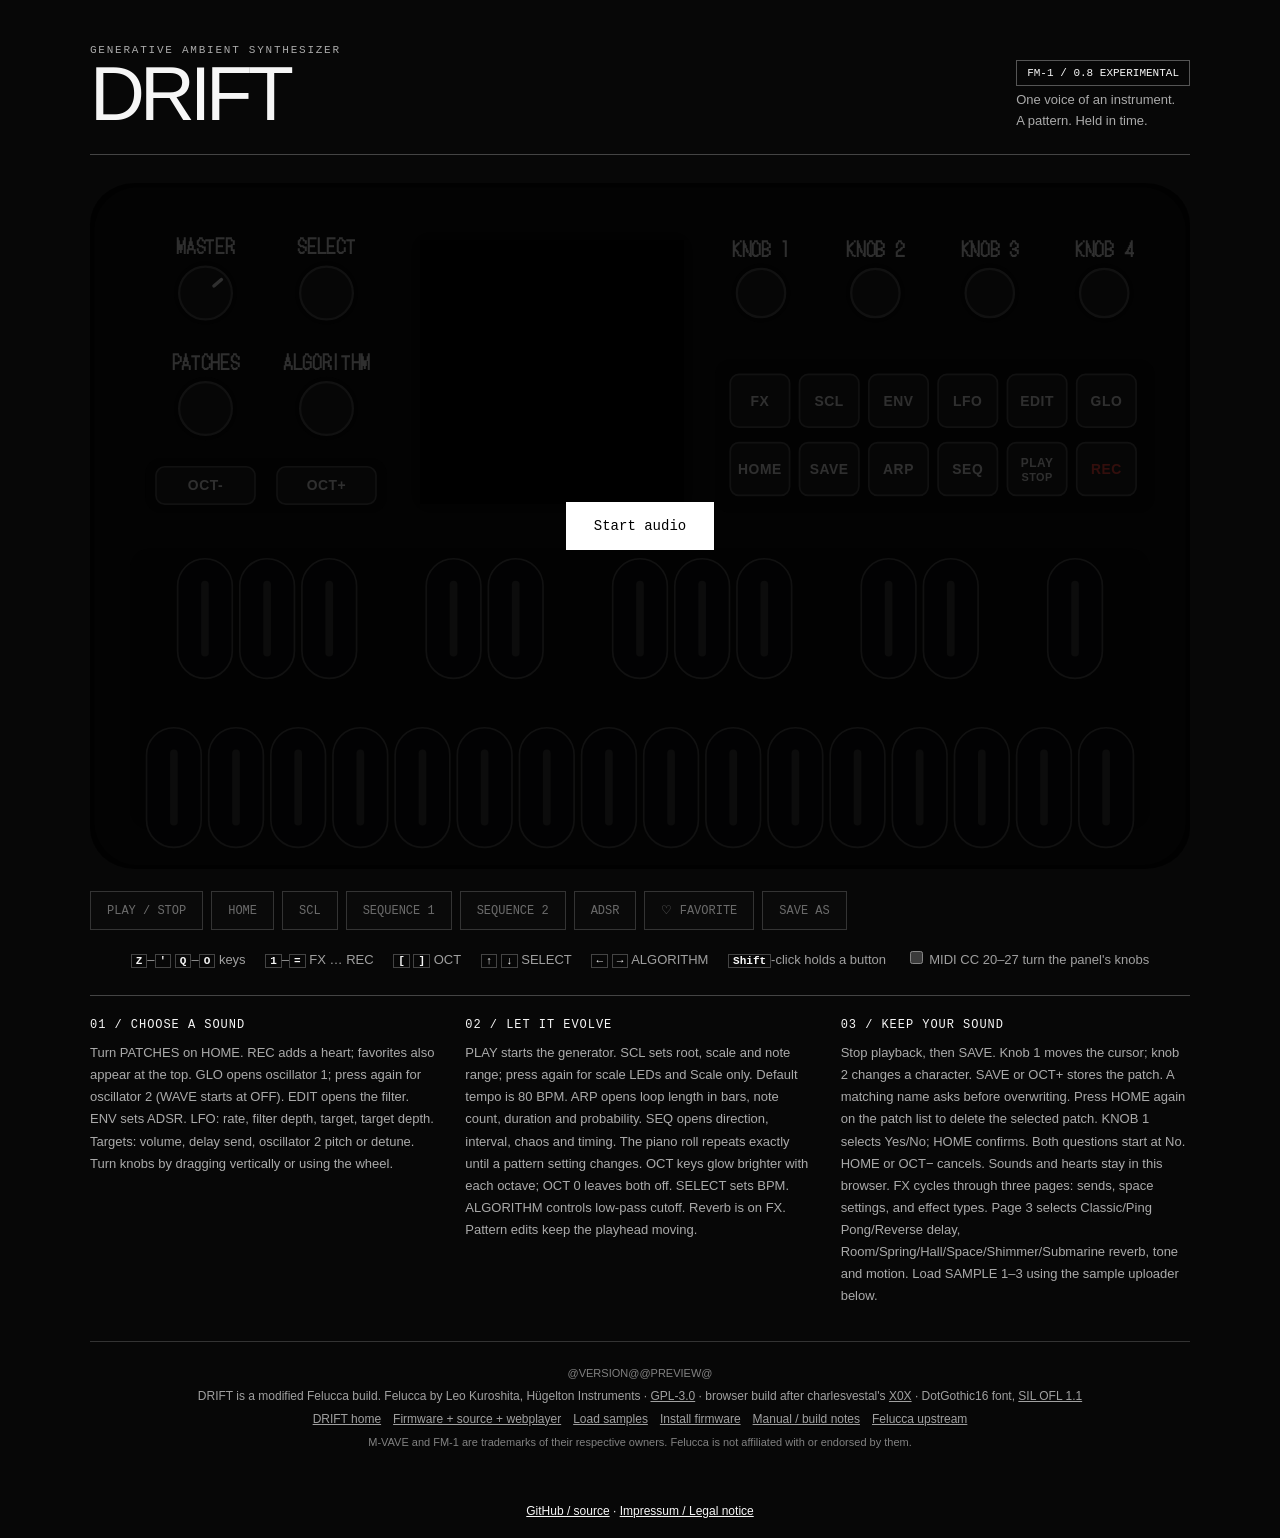
==== web/emu/index.html @ 936bc76f "Update DRIFT documentation and clean up project files" ====
<!doctype html>
<!-- SPDX-License-Identifier: GPL-3.0-only
     Copyright (C) 2026 Leo Kuroshita (@kurogedelic), Hügelton Instruments
     The page follows X0X's browser page, web/emu/index.html of charlesvestal/fm1-x0x (GPL-3.0), a Felucca fork. -->
<html lang="en">
<head>
<meta charset="utf-8">
<meta name="viewport" content="width=device-width, initial-scale=1">
<title>DRIFT — Ambient synthesizer</title>
<link rel="icon" href="data:image/svg+xml,%3Csvg xmlns=%22http://www.w3.org/2000/svg%22 viewBox=%220 0 16 16%22%3E%3Crect width=%2216%22 height=%2216%22 rx=%223%22/%3E%3Crect x=%224%22 y=%224%22 width=%228%22 height=%228%22 fill=%22%23fff%22/%3E%3C/svg%3E">
<meta name="description" content="DRIFT. A single-part generative ambient synthesizer for the FM-1. Play the real firmware in your browser.">
<style>
/* DotGothic16 (SIL OFL 1.1, fonts/OFL.txt), cut to printable ASCII, for the knob labels */
@font-face { font-family: "DotGothic16"; src: url("fonts/DotGothic16-subset.woff") format("woff"); font-display: swap; }
:root { --bg: #8e8e93; --fg: #111; --dim: #2c2c2e; --rule: #5a5a5e;
        --body: #1d1d1f; --tray: #141415; --part: #2a2a2d; --edge: #3a3a3e; --label: #d6d6d8;
        --lit: #fff4d6; --green: #5fe08a; color-scheme: light; }
html, body { background: var(--bg); }
body { margin: 0; color: var(--fg); font: 13px/1.6 -apple-system, BlinkMacSystemFont, "Helvetica Neue", Arial, sans-serif; }
main { max-width: 1040px; margin: 0 auto; padding: 24px 16px 32px; }
@media (orientation: portrait) and (max-width: 700px) { main { padding: 8px 8px 24px; } }
a { color: inherit; }
.device { position: relative; width: 100%; aspect-ratio: 1000 / 624; user-select: none; -webkit-user-select: none;
          -webkit-touch-callout: none; touch-action: manipulation; }
.device svg { position: absolute; inset: 0; width: 100%; height: 100%; pointer-events: none; }
.device canvas { position: absolute; image-rendering: crisp-edges; image-rendering: pixelated; background: #000; }
.hit { position: absolute; touch-action: none; cursor: pointer; -webkit-tap-highlight-color: transparent; border-radius: 10px; }
.hit.knob { cursor: ns-resize; border-radius: 50%; }
.hit:focus-visible { outline: 2px solid var(--lit); outline-offset: 2px; }
.face { transition: fill .05s; }
.dim .face.btn { fill: #3a3934; }
.lit .face.btn { fill: var(--lit); }
.lit text { fill: #1d1d1f; }
.green .face.btn { fill: var(--green); }
.green text { fill: #0d2414; }
.face.key { fill: #0c0c0d; stroke: var(--edge); stroke-width: 1.5; }
.slit { fill: #3a3a3c; transition: fill .05s; }
.dim .slit { fill: #77777b; }
.lit .slit { fill: #ececee; filter: drop-shadow(0 0 3px rgba(255, 255, 255, .6)); }
/* #119: what can be pressed breathes, dark .. ~60 % of lit and back (hal/fm1_input.h fm1_led_breath, ~1.1 s; MENU >
 * LEDS DIM LO ~30 %): the peaks between dark and lit at ~0.8 / ~0.58 on screen (the LED's share, gamma-encoded) */
@keyframes breath-btn { 0%, 100% { fill: #3a3934; } 50% { fill: #d8cfb6; } }
@keyframes breath-slit { 0%, 100% { fill: #3a3a3c; } 50% { fill: #c8c8ca; } }
@keyframes breath-btn-lo { 0%, 100% { fill: #3a3934; } 50% { fill: #aca592; } }
@keyframes breath-slit-lo { 0%, 100% { fill: #3a3a3c; } 50% { fill: #a1a1a3; } }
.breath .face.btn { animation: breath-btn 1.13s ease-in-out infinite; }
.breath .slit { animation: breath-slit 1.13s ease-in-out infinite; }
.dimlo .breath .face.btn { animation-name: breath-btn-lo; }
.dimlo .breath .slit { animation-name: breath-slit-lo; }
@media (prefers-reduced-motion: reduce) {
  .breath .face.btn, .breath .slit { animation: none; }
  .breath .face.btn { fill: #aca592; }
  .breath .slit { fill: #a1a1a3; }
}
/* the DRUM grid's beats (hal/fm1_input.h fm1_led_mid): a steady level between the glow and lit, ~15 % (DIM LO ~10 %) */
.mid .face.btn { fill: #85847b; }
.mid .slit { fill: #9a9a9e; }
.dimlo .mid .slit { fill: #8a8a8e; }
.held .face { stroke: var(--lit); stroke-width: 3; }
.latched .face { stroke: #79b8ff; stroke-width: 3; }
.start { position: absolute; inset: 0; display: grid; place-content: center; justify-items: center; gap: 12px;
         background: rgba(0, 0, 0, .5); border-radius: 4% / 6%; }
.start[hidden] { display: none; }
.start button { font: inherit; font-size: 18px; padding: 12px 28px; background: #fff; color: #000; border: 0; cursor: pointer; }
.start button:disabled { opacity: .4; cursor: progress; }
.start p { margin: 0; max-width: 32em; text-align: center; color: #fff; }
.keys, footer { margin: 16px 0 0; color: var(--dim); text-align: center; }
.keys span { white-space: nowrap; margin: 0 8px; }
.keys select { font: inherit; font-size: 12px; }
kbd { font: 600 11px ui-monospace, Menlo, monospace; border: 1px solid var(--rule); padding: 0 4px; color: var(--fg); }
footer { margin-top: 12px; font-size: 12px; }
footer nav a { margin: 0 6px; }
footer small { font-size: 11px; opacity: .8; }

:root { --bg:#070707; --fg:#f6f6f6; --dim:#a0a0a0; --rule:#444;
--body:#111; --tray:#080808; --part:#202020; --edge:#555; --label:#eee; --lit:#fff; --green:#fff; color-scheme:dark; }
main {max-width:1100px;padding:36px 24px 30px}
.masthead {display:flex;align-items:end;justify-content:space-between;border-bottom:1px solid #444;padding-bottom:22px;margin-bottom:28px;gap:20px}
h1{font-size:clamp(42px,7vw,76px);font-weight:500;letter-spacing:-.065em;margin:0;line-height:1}
.eyebrow{font:11px monospace;letter-spacing:.16em;color:#999;margin:0 0 12px}
.masthead p{margin:8px 0 0;color:#aaa;max-width:320px}
.badge{font:11px monospace;border:1px solid #555;padding:6px 10px;white-space:nowrap}
.quick{display:flex;flex-wrap:wrap;gap:8px;margin:22px 0 18px}
.quick button{background:#101010;border:1px solid #777;color:#fff;font:12px monospace;padding:11px 16px;cursor:pointer}
.quick button:hover,.quick button:focus-visible{background:#fff;color:#000}
.quick button:disabled{opacity:.4;cursor:default}
.guide{display:grid;grid-template-columns:repeat(3,1fr);gap:26px;border-top:1px solid #444;padding:22px 0;margin-top:24px}
.guide h2{font:12px monospace;letter-spacing:.08em;margin:0 0 10px}
.guide p{font-size:13px;color:#aaa;margin:0;line-height:1.7}
footer{border-top:1px solid #333;padding-top:20px;line-height:1.9}
.start{background:#000c}.start button{background:white;color:black;border:0;border-radius:0;padding:16px 28px;font:14px monospace}
@media(max-width:650px){main{padding:22px 10px}.masthead{align-items:start}.masthead p{font-size:12px}.badge{display:none}.guide{grid-template-columns:1fr;gap:18px}.quick button{padding:12px}}
</style>
</head>
<body>
<main>
<header class="masthead"><div><p class="eyebrow">GENERATIVE AMBIENT SYNTHESIZER</p><h1>DRIFT</h1></div><div><span class="badge">FM-1 / 0.8 EXPERIMENTAL</span><p>One voice of an instrument.<br>A pattern. Held in time.</p></div></header>
<div class="device" id="device">
  <svg id="panel" viewBox="0 0 1000 624" aria-hidden="true"></svg>
  <canvas id="screen" width="240" height="240" role="img" aria-label="The screen"></canvas>
  <div class="start" id="start"><button id="go" type="button">Start audio</button><p id="status" hidden></p></div>
</div>

<p id="sample-update" hidden>Samples changed. <a href="">Reload webplayer</a>, to load them.</p>
<div class="quick" aria-label="Synth controls">
<button data-tap="PLAY" disabled>PLAY / STOP</button><button data-tap="HOME" disabled>HOME</button><button data-tap="SCL" disabled>SCL</button><button data-tap="ARP" disabled>SEQUENCE 1</button><button data-tap="SEQ" disabled>SEQUENCE 2</button><button data-tap="ENV" disabled>ADSR</button><button data-tap="REC" disabled>♡ FAVORITE</button><button data-tap="SAVE" disabled>SAVE AS</button>
</div>
<p class="keys">
  <span><kbd>Z</kbd>–<kbd>'</kbd> <kbd>Q</kbd>–<kbd>O</kbd> keys</span>
  <span><kbd>1</kbd>–<kbd>=</kbd> FX … REC</span>
  <span><kbd>[</kbd> <kbd>]</kbd> OCT</span>
  <span><kbd>↑</kbd> <kbd>↓</kbd> SELECT</span>
  <span><kbd>←</kbd> <kbd>→</kbd> ALGORITHM</span>
  <span><kbd>Shift</kbd>-click holds a button</span>
  <span id="midiknobs" hidden><label><input type="checkbox" id="knobson"> MIDI CC 20–27 turn the panel's knobs</label>
  <select id="knobmode" aria-label="How the controller sends CC 20–26" hidden>
    <option value="abs">absolute</option>
    <option value="bin">relative 64±n</option>
    <option value="twos">relative 2's complement</option>
    <option value="sign">relative sign bit</option>
  </select></span>
</p>

<section class="guide"><div><h2>01 / CHOOSE A SOUND</h2><p>Turn PATCHES on HOME. REC adds a heart; favorites also appear at the top. GLO opens oscillator 1; press again for oscillator 2 (WAVE starts at OFF). EDIT opens the filter. ENV sets ADSR. LFO: rate, filter depth, target, target depth. Targets: volume, delay send, oscillator 2 pitch or detune. Turn knobs by dragging vertically or using the wheel.</p></div><div><h2>02 / LET IT EVOLVE</h2><p>PLAY starts the generator. SCL sets root, scale and note range; press again for scale LEDs and Scale only. Default tempo is 80 BPM. ARP opens loop length in bars, note count, duration and probability. SEQ opens direction, interval, chaos and timing. The piano roll repeats exactly until a pattern setting changes. OCT keys glow brighter with each octave; OCT 0 leaves both off. SELECT sets BPM. ALGORITHM controls low-pass cutoff. Reverb is on FX. Pattern edits keep the playhead moving.</p></div><div><h2>03 / KEEP YOUR SOUND</h2><p>Stop playback, then SAVE. Knob 1 moves the cursor; knob 2 changes a character. SAVE or OCT+ stores the patch. A matching name asks before overwriting. Press HOME again on the patch list to delete the selected patch. KNOB 1 selects Yes/No; HOME confirms. Both questions start at No. HOME or OCT− cancels. Sounds and hearts stay in this browser. FX cycles through three pages: sends, space settings, and effect types. Page 3 selects Classic/Ping Pong/Reverse delay, Room/Spring/Hall/Space/Shimmer/Submarine reverb, tone and motion. Load SAMPLE 1–3 using the sample uploader below.</p></div></section>
<footer>
  <small class="version">@VERSION@@PREVIEW@</small><br>
  DRIFT is a modified Felucca build. Felucca by Leo Kuroshita, Hügelton Instruments · <a href="https://www.gnu.org/licenses/gpl-3.0.html">GPL-3.0</a> · browser build after charlesvestal's <a href="https://github.com/charlesvestal/fm1-x0x">X0X</a> · DotGothic16 font, <a href="fonts/OFL.txt">SIL OFL 1.1</a><br>
  <nav><a href="../">DRIFT home</a><a href="../downloads/drift-0.8-complete.zip" download>Firmware + source + webplayer</a><a href="samples/">Load samples</a><a href="install/">Install firmware</a><a href="../manual.html">Manual / build notes</a><a href="https://github.com/hugelton/Felucca">Felucca upstream</a></nav>
  <small>M-VAVE and FM-1 are trademarks of their respective owners. Felucca is not affiliated with or endorsed by them.</small>
</footer>
</main>

<script type="module">
import { midiKnob, KNOB_MODES } from "./worklet.js";
const NS = "http://www.w3.org/2000/svg";
// panel.c's labels (bit = label) and encoder roles
const B = { FX: 0, SCL: 1, ENV: 2, LFO: 3, EDIT: 4, GLO: 5, HOME: 6, SAVE: 7, ARP: 8, SEQ: 9, PLAY: 10, REC: 11, "OCT-": 12, "OCT+": 13 };
const EN = { SELECT: 0, ALGORITHM: 1, PATCHES: 2, "KNOB 1": 3, "KNOB 2": 4, "KNOB 3": 5, "KNOB 4": 6 };
const PLAY_GREEN = 14;
// the 27 keys F3..G5: key k = k semitones above F3
const WHITE = [0, 2, 4, 6, 7, 9, 11, 12, 14, 16, 18, 19, 21, 23, 24, 26];
const BLACK = [1, 3, 5, 8, 10, 13, 15, 17, 20, 22, 25];
const BLACK_AFTER = [0, 1, 2, 4, 5, 7, 8, 9, 11, 12, 14];      // the white key each black one follows
const STORE = "drift-01-emu-flash", KNOBS_ON = "drift-01-emu-knobs", KNOB_MODE = "drift-01-emu-knobmode";

// ------------------------------------------------------------------ the panel
// Two drawings of the same controls: WIDE after the FM-1's own layout, TALL for a phone held upright (the
// screen larger, the keys across the whole width). Rebuilt when the orientation changes; the state stays.
const ROW1 = ["FX", "SCL", "ENV", "LFO", "EDIT", "GLO"], ROW2 = ["HOME", "SAVE", "ARP", "SEQ", "PLAY", "REC"];
const KNOBS = ["MASTER", "SELECT", "PATCHES", "ALGORITHM", "KNOB 1", "KNOB 2", "KNOB 3", "KNOB 4"];
const LAYOUTS = {
  wide: {
    w: 1000, h: 624, screen: [292, 44, 256],
    knobs: [[105, 100, 24], [215, 100, 24], [105, 205, 24], [215, 205, 24], [610, 100, 22], [714, 100, 22], [818, 100, 22], [922, 100, 22]],
    trays: [[50, 250, 220, 50], [568, 160, 400, 140]],
    oct: [[60, 258, 90, 34], [170, 258, 90, 34]],
    grid: [582, 174, 54, 48, 63, 62], keybed: [36, 332, 928, 256],
  },
  tall: {
    w: 600, h: 1070, screen: [130, 104, 340],
    knobs: [[66, 64, 24], [186, 64, 24], [414, 64, 24], [534, 64, 24], [90, 512, 26], [230, 512, 26], [370, 512, 26], [510, 512, 26]],
    trays: [[14, 572, 572, 146], [150, 728, 300, 62]],
    oct: [[164, 737, 128, 44], [308, 737, 128, 44]],
    grid: [24, 582, 86, 60, 94, 70], keybed: [14, 800, 572, 256],
  },
};
const svg = document.getElementById("panel"), device = document.getElementById("device"), canvas = document.getElementById("screen");
function el(tag, attrs, parent = svg) {
  const e = document.createElementNS(NS, tag);
  for (const [k, v] of Object.entries(attrs)) e.setAttribute(k, v);
  parent.appendChild(e);
  return e;
}
const SANS = "-apple-system, 'Helvetica Neue', Arial, sans-serif", DOT = "'DotGothic16', " + SANS;
function label(parent, x, y, s, size, font = SANS, ink = "var(--label)") {
  const t = el("text", { x, y, "text-anchor": "middle", "font-family": font,
                         "font-size": size, "font-weight": 600, fill: ink, "letter-spacing": ".04em" }, parent);
  t.textContent = s;
  return t;
}
const KEYNAMES = ["F", "F♯", "G", "G♯", "A", "A♯", "B", "C", "C♯", "D", "D♯", "E"];
const keyName = (k) => KEYNAMES[k % 12] + (3 + Math.floor((k + 5) / 12));

let node = null, btnMask = 0, keyMask = 0, latched = 0, masterValue = 700, lastLeds = [0, 0, 0, 0, 0], layout = null;
const angle = Object.fromEntries(KNOBS.map((n) => [n, 0]));
angle.MASTER = -135 + 270 * masterValue / 1023;
const knobs = [], buttons = [], keys = [];
const btnBy = new Map(), keyBy = new Map();                   // pointer / key code -> label bit or key
const send = (m) => { if (node) node.port.postMessage(m); };

function build(name) {
  const L = LAYOUTS[name];
  layout = name;
  svg.innerHTML = "";
  svg.setAttribute("viewBox", `0 0 ${L.w} ${L.h}`);
  device.style.aspectRatio = `${L.w} / ${L.h}`;
  for (const d of device.querySelectorAll(".hit")) d.remove();
  knobs.length = buttons.length = keys.length = 0;
  el("rect", { x: 4, y: 4, width: L.w - 8, height: L.h - 8, rx: 40, fill: "var(--body)" });
  for (const [x, y, w, h] of L.trays) el("rect", { x, y, width: w, height: h, rx: 14, fill: "var(--tray)" });
  const [sx, sy, ss] = L.screen;
  el("rect", { x: sx, y: sy, width: ss, height: ss, rx: 18, fill: "#0b0b0c" });
  const inset = ss / 32;                                         // the 240 x 240 panel inside its bezel
  Object.assign(canvas.style, { left: `${(sx + inset) / L.w * 100}%`, top: `${(sy + inset) / L.h * 100}%`,
                                width: `${(ss - 2 * inset) / L.w * 100}%`, height: `${(ss - 2 * inset) / L.h * 100}%` });
  KNOBS.forEach((n, i) => {
    const [x, y, r] = L.knobs[i], g = el("g", {});
    el("circle", { cx: x, cy: y, r: r + 5, fill: "var(--tray)" }, g);
    el("circle", { cx: x, cy: y, r, fill: "var(--part)", stroke: "var(--edge)", "stroke-width": 2 }, g);
    const ind = n === "MASTER" ? el("line", { x1: x, y1: y - r + 5, x2: x, y2: y - r + 14, stroke: "var(--label)", "stroke-width": 3, "stroke-linecap": "round" }, g) : null;
    label(g, x, y - r - 12, n, 16, DOT);
    el("circle", { cx: x, cy: y, r: r + 12, fill: "transparent" }, g);
    knobs.push({ g, ind, x, y, name: n, role: n === "MASTER" ? "master" : EN[n] });
  });
  const button = ([x, y, w, h], n, sub) => {
    const g = el("g", {});
    el("rect", { x, y, width: w, height: h, rx: 8, fill: "var(--part)", stroke: "var(--edge)", "stroke-width": 1.5, class: "face btn" }, g);
    const ink = n === "REC" ? "#ff453a" : undefined;
    if (sub) { label(g, x + w / 2, y + h / 2 - 2, n, 10.8, SANS, ink); label(g, x + w / 2, y + h / 2 + 11, sub, 9.9); }
    else label(g, x + w / 2, y + h / 2 + 4.5, n, 12.6, SANS, ink);
    buttons.push({ g, bit: B[n], name: sub ? `${n} / ${sub}` : n });
  };
  button(L.oct[0], "OCT-");
  button(L.oct[1], "OCT+");
  const [gx, gy, gw, gh, dx, dy] = L.grid;
  for (let i = 0; i < 6; i++) {
    button([gx + i * dx, gy, gw, gh], ROW1[i]);
    button([gx + i * dx, gy + dy, gw, gh], ROW2[i], ROW2[i] === "PLAY" ? "STOP" : "");
  }
  const [x0, y0, w, h] = L.keybed;
  el("rect", { x: x0, y: y0, width: w, height: h, rx: 18, fill: "var(--tray)" });
  // the keys: two rows of the same black keys, each with a slit down its middle that lights
  const pitch = (w - 24) / 16, kw = pitch * 0.88, kh = h * 0.425, sw = Math.max(3, kw * 0.14);
  const key = (cx, cy, k) => {
    const g = el("g", {}), y = cy - kh / 2;
    el("rect", { x: cx - kw / 2, y, width: kw, height: kh, rx: kw / 2, class: "face key" }, g);
    el("rect", { x: cx - sw / 2, y: y + kw * 0.4, width: sw, height: kh - kw * 0.8, rx: sw / 2, class: "slit" }, g);
    el("rect", { x: cx - pitch / 2, y: cy - h * 0.24, width: pitch, height: h * 0.48, fill: "transparent" }, g);   // its target
    keys[k] = { g, name: keyName(k) };
  };
  WHITE.forEach((k, i) => key(x0 + 12 + (i + 0.5) * pitch, y0 + h * 0.85, k));
  BLACK_AFTER.forEach((a, j) => key(x0 + 12 + (a + 1) * pitch, y0 + h * 0.25, BLACK[j]));
  // HTML targets over the drawing (pointer-events: none): touch-action and pointer capture work on them everywhere
  const hit = (c, cls, role) => {
    const b = c.g.getBBox(), d = document.createElement("div");
    d.className = "hit" + (cls ? " " + cls : "");
    Object.assign(d.style, { left: `${b.x / L.w * 100}%`, top: `${b.y / L.h * 100}%`,
                             width: `${b.width / L.w * 100}%`, height: `${b.height / L.h * 100}%` });
    d.setAttribute("role", role);
    d.setAttribute("aria-label", c.name);
    d.title = c.name;
    d.tabIndex = 0;
    d.addEventListener("touchstart", (e) => e.preventDefault(), { passive: false });
    d.addEventListener("contextmenu", (e) => e.preventDefault());
    device.insertBefore(d, document.getElementById("start"));
    c.hit = d;
  };
  knobs.forEach((k) => { hit(k, "knob", "slider"); bindKnob(k); drawKnob(k); });
  buttons.forEach((b) => { hit(b, "", "button"); bindButton(b); });
  keys.forEach((k, i) => { hit(k, "", "button"); bindKey(k, i); });
  syncButtons(true);
  syncKeys(true);
  drawLights(lastLeds);
}

// ------------------------------------------------------------------ input
function syncButtons(redraw) {
  let m = latched;
  for (const b of btnBy.values()) m |= 1 << b;
  if (m !== btnMask) { btnMask = m; send({ type: "buttons", mask: m }); }
  else if (!redraw) return;
  for (const b of buttons) {
    const on = !!(m & (1 << b.bit));
    b.g.classList.toggle("held", on);
    b.g.classList.toggle("latched", !!(latched & (1 << b.bit)));
    b.hit.setAttribute("aria-pressed", on);
  }
}
function syncKeys(redraw) {
  let m = 0;
  for (const k of keyBy.values()) m |= 1 << k;
  if (m !== keyMask) { keyMask = m; send({ type: "keys", mask: m }); }
  else if (!redraw) return;
  keys.forEach((k, i) => k.g.classList.toggle("held", !!(m & (1 << i))));
}
function bindButton(b) {
  b.hit.addEventListener("pointerdown", (e) => {
    e.preventDefault();
    if (e.shiftKey || e.button === 2) { latched ^= 1 << b.bit; syncButtons(true); return; }
    if (latched & (1 << b.bit)) { latched &= ~(1 << b.bit); syncButtons(true); return; }
    b.hit.setPointerCapture(e.pointerId);
    btnBy.set("p" + e.pointerId, b.bit);
    syncButtons();
  });
  b.hit.addEventListener("keydown", (e) => {
    if ((e.key === "Enter" || e.key === " ") && !e.repeat) { btnBy.set("f" + b.bit, b.bit); syncButtons(); e.preventDefault(); e.stopPropagation(); }
  });
  b.hit.addEventListener("keyup", () => { if (btnBy.delete("f" + b.bit)) syncButtons(); });
}
function bindKey(k, i) {
  k.hit.addEventListener("pointerdown", (e) => {
    e.preventDefault();
    k.hit.setPointerCapture(e.pointerId);
    keyBy.set("p" + e.pointerId, i);
    syncKeys();
  });
}
function release(e) {
  const id = "p" + e.pointerId;
  if (btnBy.delete(id)) syncButtons();
  if (keyBy.delete(id)) syncKeys();
}
for (const t of ["pointerup", "pointercancel", "lostpointercapture"]) device.addEventListener(t, release);

function drawKnob(k) { if (k.ind) k.ind.setAttribute("transform", `rotate(${angle[k.name]} ${k.x} ${k.y})`); }
function setMaster(v) {
  masterValue = Math.max(0, Math.min(1023, v));
  angle.MASTER = -135 + 270 * masterValue / 1023;
  send({ type: "master", value: masterValue });
}
function turn(k, n) {
  if (!n) return;
  if (k.role === "master") setMaster(masterValue + n * 16);
  else {
    angle[k.name] = (angle[k.name] + n * 18) % 360;            // 20 detents a turn
    send({ type: "enc", role: k.role, n });
  }
  drawKnob(k);
}
function bindKnob(k) {
  let drag = null, wheel = 0;
  k.hit.addEventListener("pointerdown", (e) => {
    e.preventDefault();
    k.hit.setPointerCapture(e.pointerId);
    drag = { x: e.clientX, y: e.clientY, acc: 0 };
  });
  k.hit.addEventListener("pointermove", (e) => {
    if (!drag) return;
    const dx = e.clientX - drag.x, dy = drag.y - e.clientY;   // up or right: clockwise
    drag.acc += Math.abs(dx) > Math.abs(dy) ? dx : dy;          // the larger of the two
    drag.x = e.clientX;
    drag.y = e.clientY;
    const step = k.role === "master" ? 3 : 8, n = Math.trunc(drag.acc / step);
    if (n) { drag.acc -= n * step; turn(k, n); }
  });
  const end = () => { drag = null; };
  k.hit.addEventListener("pointerup", end);
  k.hit.addEventListener("pointercancel", end);
  k.hit.addEventListener("wheel", (e) => {
    e.preventDefault();
    const dy = e.deltaMode === 1 ? e.deltaY * 33 : e.deltaY;
    if (Math.abs(dy) >= 50) { turn(k, dy < 0 ? 1 : -1); wheel = 0; return; }   // a wheel notch: one detent
    wheel -= dy;                                                                   // a trackpad: by distance
    const n = Math.trunc(wheel / 25);
    if (n) { wheel -= n * 25; turn(k, n); }
  }, { passive: false });
  k.hit.addEventListener("keydown", (e) => {
    const d = { ArrowUp: 1, ArrowRight: 1, ArrowDown: -1, ArrowLeft: -1 }[e.key];
    if (d) { turn(k, d); e.preventDefault(); e.stopPropagation(); }
  });
}
const tall = matchMedia("(orientation: portrait) and (max-width: 700px)");
build(tall.matches ? "tall" : "wide");
tall.addEventListener("change", () => build(tall.matches ? "tall" : "wide"));
document.fonts?.load("16px DotGothic16").then(() => build(layout), () => {});   // the labels' width: the hit areas

// the computer keyboard, every key one control: F3..A#4 on the Z (white) and A (black) rows, B4..G5 on Q..O
// in semitones, the twelve buttons on the number row in the panel's order (held while the key is), [ ] OCT
const KEYMAP = {};
["KeyZ", "KeyX", "KeyC", "KeyV", "KeyB", "KeyN", "KeyM", "Comma", "Period", "Slash"].forEach((c, i) => KEYMAP[c] = { key: WHITE[i] });
[["KeyS", 1], ["KeyD", 3], ["KeyF", 5], ["KeyH", 8], ["KeyJ", 10], ["KeyL", 13], ["Semicolon", 15], ["Quote", 17]].forEach(([c, k]) => KEYMAP[c] = { key: k });
["KeyQ", "KeyW", "KeyE", "KeyR", "KeyT", "KeyY", "KeyU", "KeyI", "KeyO"].forEach((c, i) => KEYMAP[c] = { key: 18 + i });
["Digit1", "Digit2", "Digit3", "Digit4", "Digit5", "Digit6", "Digit7", "Digit8", "Digit9", "Digit0", "Minus", "Equal"]
  .forEach((c, i) => KEYMAP[c] = { btn: B[[...ROW1, ...ROW2][i]] });
Object.assign(KEYMAP, { BracketLeft: { btn: B["OCT-"] }, BracketRight: { btn: B["OCT+"] } });
const ARROWS = { ArrowUp: [EN.SELECT, 1], ArrowDown: [EN.SELECT, -1], ArrowRight: [EN.ALGORITHM, 1], ArrowLeft: [EN.ALGORITHM, -1] };
addEventListener("keydown", (e) => {
  if (!node || e.metaKey || e.ctrlKey || e.altKey || e.target.closest?.(".hit.knob")) return;
  if (ARROWS[e.code]) { const [r, n] = ARROWS[e.code]; turn(knobs.find((k) => k.role === r), n); e.preventDefault(); return; }
  const m = KEYMAP[e.code];
  if (!m) return;
  e.preventDefault();
  if (e.repeat) return;
  if (m.key !== undefined) { keyBy.set("k" + e.code, m.key); syncKeys(); }
  else { btnBy.set("k" + e.code, m.btn); syncButtons(); }
});
addEventListener("keyup", (e) => {
  const id = "k" + e.code;
  if (keyBy.delete(id)) syncKeys();
  if (btnBy.delete(id)) syncButtons();
});
addEventListener("blur", () => {
  for (const id of [...btnBy.keys()]) if (id[0] !== "p") btnBy.delete(id);
  for (const id of [...keyBy.keys()]) if (id[0] !== "p") keyBy.delete(id);
  syncButtons();
  syncKeys();
});

// ------------------------------------------------------------------ screen and lights
const ctx = document.getElementById("screen").getContext("2d");
const img = ctx.createImageData(240, 240);
function drawScreen(fb) {
  const d = img.data;
  for (let i = 0; i < 240 * 240; i++) {
    const v = fb[i], p = ((v >> 8) | (v << 8)) & 0xFFFF;          // the panel's byte order -> RGB565
    d[i * 4] = ((p >> 11) & 31) * 255 / 31;
    d[i * 4 + 1] = ((p >> 5) & 63) * 255 / 63;
    d[i * 4 + 2] = (p & 31) * 255 / 31;
    d[i * 4 + 3] = 255;
  }
  ctx.putImageData(img, 0, 0);
}
// the power-on sweep (hal/fm1_led_anim.h): a level per LED, lit frames /64 (| 128: the glow under them), drawn as the
// LED's share of lit between its dark (or glowing) colour and the lit one, mixed in linear light
const lin = (h) => [1, 3, 5].map((i) => (parseInt(h.slice(i, i + 2), 16) / 255) ** 2.2);
const ANIM = { btn: [lin("#3a3934"), lin("#3a3934"), lin("#fff4d6")], slit: [lin("#3a3a3c"), lin("#77777b"), lin("#ececee")] };
function animFill(kind, q) {
  const [dark, glow, lit] = ANIM[kind], s = Math.min(q & 127, 64) / 64, base = q & 128 ? glow : dark;
  const c = base.map((v, i) => Math.round(255 * (v + (lit[i] - v) * s) ** (1 / 2.2)));
  return `rgb(${c.join(",")})`;
}
function drawAnim(anim) {
  for (const b of buttons) b.g.querySelector(".face").style.fill = anim ? animFill("btn", anim[b.bit]) : "";
  keys.forEach((k, i) => { k.g.querySelector(".slit").style.fill = anim ? animFill("slit", anim[14 + i]) : ""; });
}
function drawLights([litB, litK, dimB, dimK, dimLo = 0, brB = 0, brK = 0, midK = 0, midB = 0], anim = null) {
  drawAnim(anim);
  document.documentElement.classList.toggle("dimlo", !!dimLo);   // (the breath's lower peak)
  for (const b of buttons) {
    const bit = 1 << b.bit, green = b.bit === B.PLAY && (litB & (1 << PLAY_GREEN));
    b.g.classList.toggle("lit", !!(litB & bit) && !green);
    b.g.classList.toggle("green", !!green);
    b.g.classList.toggle("dim", !!(dimB & bit));
    b.g.classList.toggle("mid", !!(midB & bit));
    b.g.classList.toggle("breath", !!(brB & bit));
  }
  keys.forEach((k, i) => {
    k.g.classList.toggle("lit", !!(litK & (1 << i)));
    k.g.classList.toggle("dim", !!(dimK & (1 << i)));
    k.g.classList.toggle("breath", !!(brK & (1 << i)));
    k.g.classList.toggle("mid", !!(midK & (1 << i)));
  });
}

// ------------------------------------------------------------------ the flash, kept in this browser
function loadFlash() {
  try {
    const raw = JSON.parse(localStorage.getItem(STORE) || "{}"), out = {};
    for (const [off, b64] of Object.entries(raw)) out[off] = Uint8Array.from(atob(b64), (c) => c.charCodeAt(0));
    const samples=JSON.parse(localStorage.getItem('drift-03-sample-slots')||'{}');
    for(const [key,item] of Object.entries(samples)){
      const k=Number(key);if(!Number.isInteger(k)||k<0||k>2||typeof item?.data!=='string')continue;
      const bytes=Uint8Array.from(atob(item.data),c=>c.charCodeAt(0));if(bytes.length!==0x14000)continue;
      for(let offset=0;offset<bytes.length;offset+=4096)out[0xA0000+k*0x14000+offset]=bytes.slice(offset,offset+4096);
    }
    return out;
  } catch { return {}; }
}
function saveFlash(sectors) {
  try {
    const raw = {};
    for (const [off, u8] of Object.entries(sectors)) {
      let s = "";
      for (let i = 0; i < u8.length; i += 4096) s += String.fromCharCode.apply(null, u8.subarray(i, i + 4096));
      raw[off] = btoa(s);
    }
    localStorage.setItem(STORE, JSON.stringify(raw));
    return true;
  } catch { return false; }                                       // private mode, full: this session only
}

// ------------------------------------------------------------------ Web MIDI in (channel messages)
// With the page's checkbox on, CC 20..27 turn the panel's knobs (worklet.js midiKnob), any channel, CC 20..26 sent
// as the select says; off (the default), and the rest, go to the firmware
const knobCC = [], knobBox = document.getElementById("knobson"), knobSelect = document.getElementById("knobmode");
let knobsOn = false, knobMode = "abs";
try {
  knobsOn = localStorage.getItem(KNOBS_ON) === "1";
  const m = localStorage.getItem(KNOB_MODE);
  if (KNOB_MODES.includes(m)) knobMode = m;
} catch {}
knobBox.checked = knobsOn;
knobSelect.hidden = !knobsOn;
knobSelect.value = knobMode;
knobBox.addEventListener("change", () => {
  knobsOn = knobBox.checked;
  knobSelect.hidden = !knobsOn;
  knobCC.length = 0;
  try { localStorage.setItem(KNOBS_ON, knobsOn ? "1" : "0"); } catch {}
});
knobSelect.addEventListener("change", () => {
  knobMode = knobSelect.value;
  knobCC.length = 0;                                              // absolute again: no jump on the first touch
  try { localStorage.setItem(KNOB_MODE, knobMode); } catch {}
});
document.getElementById("midiknobs").hidden = !navigator.requestMIDIAccess;
async function midiOn() {
  if (!navigator.requestMIDIAccess) return;
  try {
    const access = await navigator.requestMIDIAccess();
    const bind = () => {
      for (const input of access.inputs.values()) {
        input.onmidimessage = (e) => {
          const d = e.data;
          if (d.length < 2 || d[0] < 0x80 || d[0] >= 0xF0) return;
          const k = knobsOn && (d[0] & 0xF0) === 0xB0 ? midiKnob(knobCC, d[1], d[2] || 0, knobMode) : null;
          if (!k) send({ type: "midi", data: [d[0], d[1], d[2] || 0] });
          else if (k.master !== undefined) { setMaster(k.master); drawKnob(knobs.find((x) => x.role === "master")); }
          else turn(knobs.find((x) => x.role === k.role), k.n);
        };
      }
    };
    access.onstatechange = bind;
    bind();
  } catch { /* no permission: the panel only */ }
}

// ------------------------------------------------------------------ switching on
const status = document.getElementById("status");
const say = (t) => { status.textContent = t; status.hidden = !t; };
async function switchOn() {
  const go = document.getElementById("go");
  go.disabled = true;
  go.textContent = "Starting…";
  try {
    const ac = new AudioContext({ sampleRate: 44100, latencyHint: "interactive" });
    if(ac.sampleRate !== 44100){await ac.close();throw new Error("This device does not support 44.1 kHz audio");}
    const [wasm] = await Promise.all([
      fetch("felucca.wasm").then((r) => { if (!r.ok) throw new Error(`felucca.wasm: ${r.status}`); return r.arrayBuffer(); }),
      ac.audioWorklet.addModule("worklet.js")]);
    node = new AudioWorkletNode(ac, "felucca", { numberOfInputs: 0, numberOfOutputs: 1, outputChannelCount: [2] });
    node.connect(ac.destination);
    let warned = false;
    await new Promise((res, rej) => {
      node.port.onmessage = (e) => {
        const m = e.data;
        if (m.type === "ready") res();
        else if (m.type === "error") rej(new Error(m.message));
        else if (m.type === "frame") {
          if (m.fb) drawScreen(m.fb);
          if (m.leds) drawLights(lastLeds = m.leds, m.anim);
          if (m.sectors && !saveFlash(m.sectors) && !warned) {
            warned = true;
            console.warn("Felucca: this browser does not keep the saves; they last until the page closes.");
          }
        }
      };
      node.port.postMessage({ type: "load", wasm, sectors: loadFlash(), master: masterValue }, [wasm]);
    });
    await ac.resume();
    document.getElementById("start").hidden = true;
    go.textContent = "On";
    document.querySelectorAll("[data-tap]").forEach(b=>b.disabled=false);
    if (ac.sampleRate !== 44100) console.warn(`Felucca: the browser plays at ${ac.sampleRate} Hz, the pitch is off by ${(1200 * Math.log2(ac.sampleRate / 44100)).toFixed(0)} cents.`);
    syncButtons();
    syncKeys();
    send({ type: "visible", on: !document.hidden });
    midiOn();
  } catch (err) {
    node = null;
    go.disabled = false;
    go.textContent = "Start audio";
    say("Could not start: " + (err && err.message || err) + ". A current Chrome, Edge, Firefox or Safari should work.");
  }
}
document.querySelectorAll("[data-tap]").forEach(b=>b.addEventListener("click",()=>{
 if(!node)return;const bit=1<<B[b.dataset.tap];btnMask|=bit;syncButtons();setTimeout(()=>{btnMask&=~bit;syncButtons();},90);
}));
window.addEventListener('storage',event=>{if(event.key==='drift-03-sample-slots'){
 const banner=document.getElementById('sample-update');banner.hidden=false;
}});
document.getElementById("go").addEventListener("click", switchOn);
document.addEventListener("visibilitychange", () => send({ type: "visible", on: !document.hidden }));
</script>
<div style="text-align:center;padding:20px;font:12px sans-serif"><a style="color:inherit" href="https://github.com/FBNFRTG/drift-fm1">GitHub / source</a> · <a style="color:inherit" href="https://www.fbnfrtg.de/impressum/">Impressum / Legal notice</a></div></body>
</html>
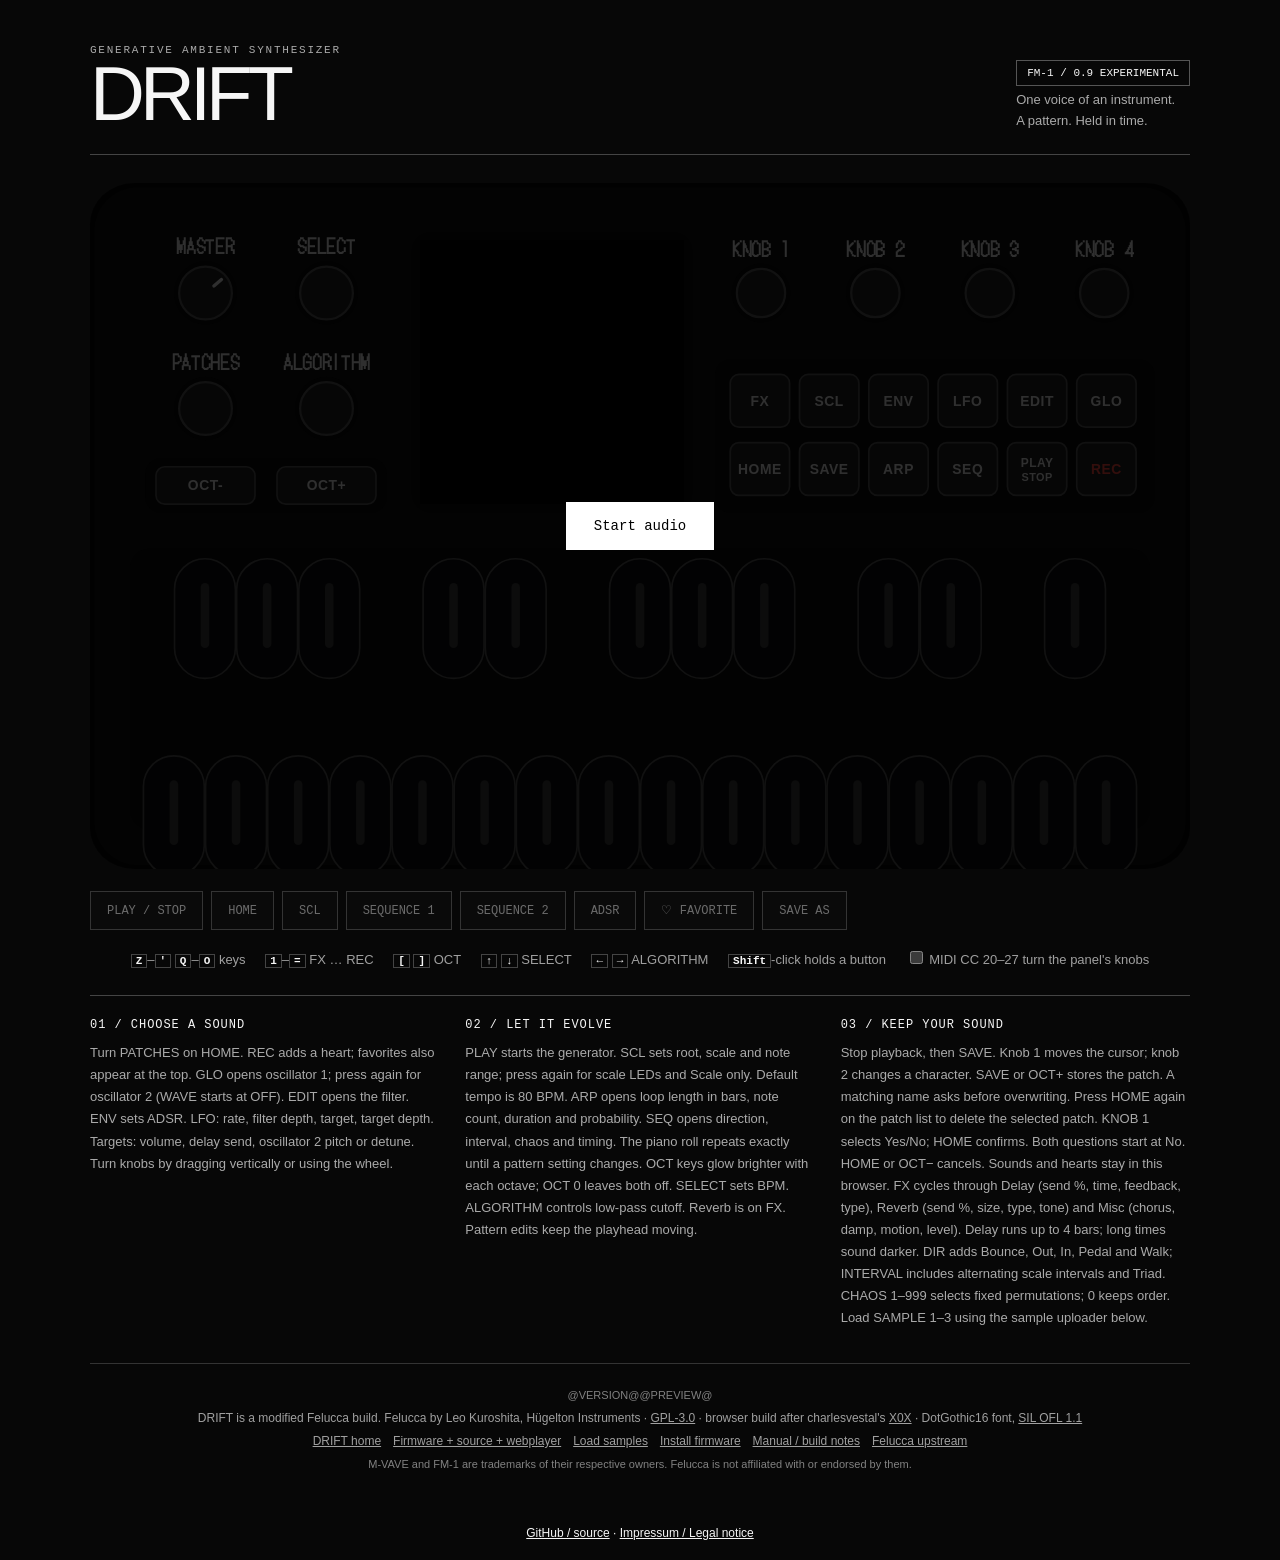
==== commit 8ec7ba70: "FX reorganized. More SEQ variations." ====
--- a/web/emu/index.html
+++ b/web/emu/index.html
@@ -38,7 +38,7 @@
 .dim .slit { fill: #77777b; }
 .lit .slit { fill: #ececee; filter: drop-shadow(0 0 3px rgba(255, 255, 255, .6)); }
 /* #119: what can be pressed breathes, dark .. ~60 % of lit and back (hal/fm1_input.h fm1_led_breath, ~1.1 s; MENU >
- * LEDS DIM LO ~30 %): the peaks between dark and lit at ~0.8 / ~0.58 on screen (the LED's share, gamma-encoded) */
+ * LEDS DIM LO ~30 %): the peaks between dark and lit at ~0.9 / ~0.58 on screen (the LED's share, gamma-encoded) */
 @keyframes breath-btn { 0%, 100% { fill: #3a3934; } 50% { fill: #d8cfb6; } }
 @keyframes breath-slit { 0%, 100% { fill: #3a3a3c; } 50% { fill: #c8c8ca; } }
 @keyframes breath-btn-lo { 0%, 100% { fill: #3a3934; } 50% { fill: #aca592; } }
@@ -94,7 +94,7 @@
 </head>
 <body>
 <main>
-<header class="masthead"><div><p class="eyebrow">GENERATIVE AMBIENT SYNTHESIZER</p><h1>DRIFT</h1></div><div><span class="badge">FM-1 / 0.8 EXPERIMENTAL</span><p>One voice of an instrument.<br>A pattern. Held in time.</p></div></header>
+<header class="masthead"><div><p class="eyebrow">GENERATIVE AMBIENT SYNTHESIZER</p><h1>DRIFT</h1></div><div><span class="badge">FM-1 / 0.9 EXPERIMENTAL</span><p>One voice of an instrument.<br>A pattern. Held in time.</p></div></header>
 <div class="device" id="device">
   <svg id="panel" viewBox="0 0 1000 624" aria-hidden="true"></svg>
   <canvas id="screen" width="240" height="240" role="img" aria-label="The screen"></canvas>
@@ -121,11 +121,11 @@
   </select></span>
 </p>
 
-<section class="guide"><div><h2>01 / CHOOSE A SOUND</h2><p>Turn PATCHES on HOME. REC adds a heart; favorites also appear at the top. GLO opens oscillator 1; press again for oscillator 2 (WAVE starts at OFF). EDIT opens the filter. ENV sets ADSR. LFO: rate, filter depth, target, target depth. Targets: volume, delay send, oscillator 2 pitch or detune. Turn knobs by dragging vertically or using the wheel.</p></div><div><h2>02 / LET IT EVOLVE</h2><p>PLAY starts the generator. SCL sets root, scale and note range; press again for scale LEDs and Scale only. Default tempo is 80 BPM. ARP opens loop length in bars, note count, duration and probability. SEQ opens direction, interval, chaos and timing. The piano roll repeats exactly until a pattern setting changes. OCT keys glow brighter with each octave; OCT 0 leaves both off. SELECT sets BPM. ALGORITHM controls low-pass cutoff. Reverb is on FX. Pattern edits keep the playhead moving.</p></div><div><h2>03 / KEEP YOUR SOUND</h2><p>Stop playback, then SAVE. Knob 1 moves the cursor; knob 2 changes a character. SAVE or OCT+ stores the patch. A matching name asks before overwriting. Press HOME again on the patch list to delete the selected patch. KNOB 1 selects Yes/No; HOME confirms. Both questions start at No. HOME or OCT− cancels. Sounds and hearts stay in this browser. FX cycles through three pages: sends, space settings, and effect types. Page 3 selects Classic/Ping Pong/Reverse delay, Room/Spring/Hall/Space/Shimmer/Submarine reverb, tone and motion. Load SAMPLE 1–3 using the sample uploader below.</p></div></section>
+<section class="guide"><div><h2>01 / CHOOSE A SOUND</h2><p>Turn PATCHES on HOME. REC adds a heart; favorites also appear at the top. GLO opens oscillator 1; press again for oscillator 2 (WAVE starts at OFF). EDIT opens the filter. ENV sets ADSR. LFO: rate, filter depth, target, target depth. Targets: volume, delay send, oscillator 2 pitch or detune. Turn knobs by dragging vertically or using the wheel.</p></div><div><h2>02 / LET IT EVOLVE</h2><p>PLAY starts the generator. SCL sets root, scale and note range; press again for scale LEDs and Scale only. Default tempo is 80 BPM. ARP opens loop length in bars, note count, duration and probability. SEQ opens direction, interval, chaos and timing. The piano roll repeats exactly until a pattern setting changes. OCT keys glow brighter with each octave; OCT 0 leaves both off. SELECT sets BPM. ALGORITHM controls low-pass cutoff. Reverb is on FX. Pattern edits keep the playhead moving.</p></div><div><h2>03 / KEEP YOUR SOUND</h2><p>Stop playback, then SAVE. Knob 1 moves the cursor; knob 2 changes a character. SAVE or OCT+ stores the patch. A matching name asks before overwriting. Press HOME again on the patch list to delete the selected patch. KNOB 1 selects Yes/No; HOME confirms. Both questions start at No. HOME or OCT− cancels. Sounds and hearts stay in this browser. FX cycles through Delay (send %, time, feedback, type), Reverb (send %, size, type, tone) and Misc (chorus, damp, motion, level). Delay runs up to 4 bars; long times sound darker. DIR adds Bounce, Out, In, Pedal and Walk; INTERVAL includes alternating scale intervals and Triad. CHAOS 1–999 selects fixed permutations; 0 keeps order. Load SAMPLE 1–3 using the sample uploader below.</p></div></section>
 <footer>
   <small class="version">@VERSION@@PREVIEW@</small><br>
   DRIFT is a modified Felucca build. Felucca by Leo Kuroshita, Hügelton Instruments · <a href="https://www.gnu.org/licenses/gpl-3.0.html">GPL-3.0</a> · browser build after charlesvestal's <a href="https://github.com/charlesvestal/fm1-x0x">X0X</a> · DotGothic16 font, <a href="fonts/OFL.txt">SIL OFL 1.1</a><br>
-  <nav><a href="../">DRIFT home</a><a href="../downloads/drift-0.8-complete.zip" download>Firmware + source + webplayer</a><a href="samples/">Load samples</a><a href="install/">Install firmware</a><a href="../manual.html">Manual / build notes</a><a href="https://github.com/hugelton/Felucca">Felucca upstream</a></nav>
+  <nav><a href="../">DRIFT home</a><a href="../downloads/drift-0.9-complete.zip" download>Firmware + source + webplayer</a><a href="samples/">Load samples</a><a href="install/">Install firmware</a><a href="../manual.html">Manual / build notes</a><a href="https://github.com/hugelton/Felucca">Felucca upstream</a></nav>
   <small>M-VAVE and FM-1 are trademarks of their respective owners. Felucca is not affiliated with or endorsed by them.</small>
 </footer>
 </main>
@@ -216,7 +216,7 @@
     const g = el("g", {});
     el("rect", { x, y, width: w, height: h, rx: 8, fill: "var(--part)", stroke: "var(--edge)", "stroke-width": 1.5, class: "face btn" }, g);
     const ink = n === "REC" ? "#ff453a" : undefined;
-    if (sub) { label(g, x + w / 2, y + h / 2 - 2, n, 10.8, SANS, ink); label(g, x + w / 2, y + h / 2 + 11, sub, 9.9); }
+    if (sub) { label(g, x + w / 2, y + h / 2 - 2, n, 10.9, SANS, ink); label(g, x + w / 2, y + h / 2 + 11, sub, 9.9); }
     else label(g, x + w / 2, y + h / 2 + 4.5, n, 12.6, SANS, ink);
     buttons.push({ g, bit: B[n], name: sub ? `${n} / ${sub}` : n });
   };
@@ -230,15 +230,15 @@
   const [x0, y0, w, h] = L.keybed;
   el("rect", { x: x0, y: y0, width: w, height: h, rx: 18, fill: "var(--tray)" });
   // the keys: two rows of the same black keys, each with a slit down its middle that lights
-  const pitch = (w - 24) / 16, kw = pitch * 0.88, kh = h * 0.425, sw = Math.max(3, kw * 0.14);
+  const pitch = (w - 24) / 16, kw = pitch * 0.98, kh = h * 0.425, sw = Math.max(3, kw * 0.14);
   const key = (cx, cy, k) => {
     const g = el("g", {}), y = cy - kh / 2;
     el("rect", { x: cx - kw / 2, y, width: kw, height: kh, rx: kw / 2, class: "face key" }, g);
-    el("rect", { x: cx - sw / 2, y: y + kw * 0.4, width: sw, height: kh - kw * 0.8, rx: sw / 2, class: "slit" }, g);
+    el("rect", { x: cx - sw / 2, y: y + kw * 0.4, width: sw, height: kh - kw * 0.9, rx: sw / 2, class: "slit" }, g);
     el("rect", { x: cx - pitch / 2, y: cy - h * 0.24, width: pitch, height: h * 0.48, fill: "transparent" }, g);   // its target
     keys[k] = { g, name: keyName(k) };
   };
-  WHITE.forEach((k, i) => key(x0 + 12 + (i + 0.5) * pitch, y0 + h * 0.85, k));
+  WHITE.forEach((k, i) => key(x0 + 12 + (i + 0.5) * pitch, y0 + h * 0.95, k));
   BLACK_AFTER.forEach((a, j) => key(x0 + 12 + (a + 1) * pitch, y0 + h * 0.25, BLACK[j]));
   // HTML targets over the drawing (pointer-events: none): touch-action and pointer capture work on them everywhere
   const hit = (c, cls, role) => {
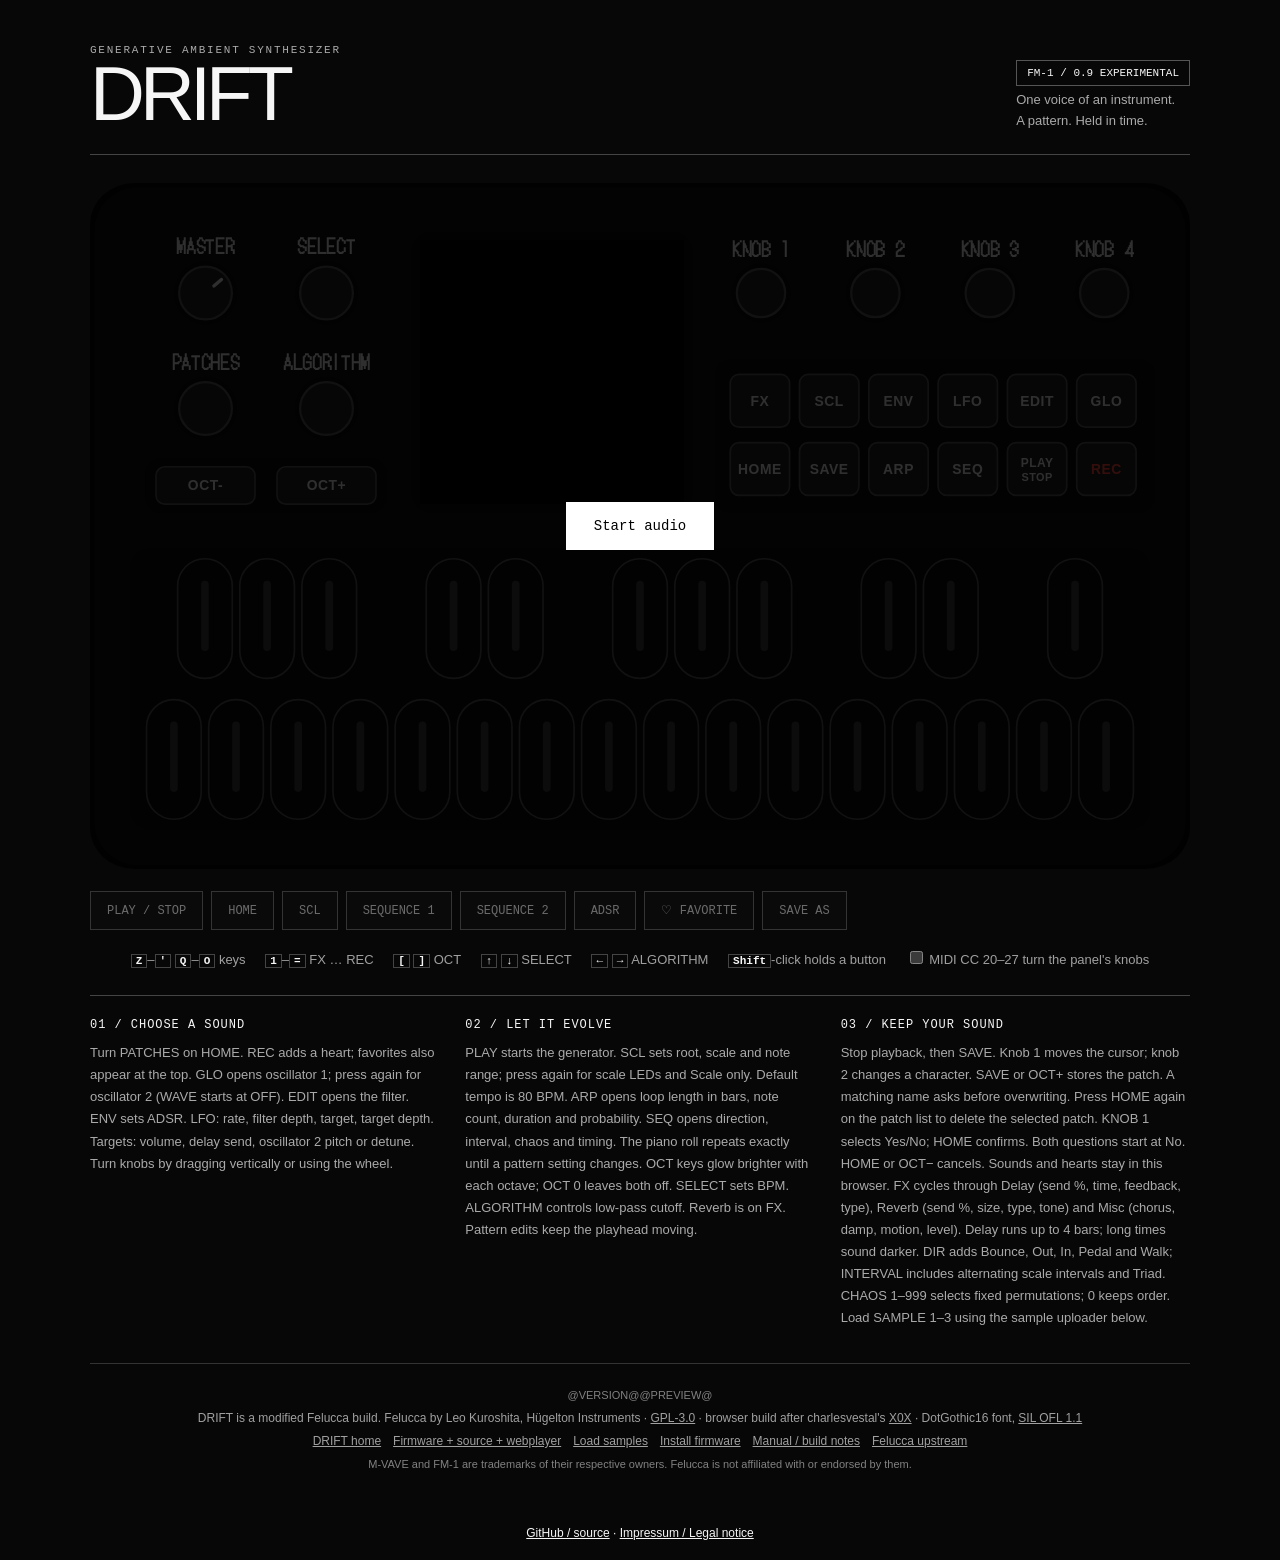
==== commit 09b5b981: "Fix Delay Time bar jumps" ====
--- a/web/emu/index.html
+++ b/web/emu/index.html
@@ -230,7 +230,7 @@
   const [x0, y0, w, h] = L.keybed;
   el("rect", { x: x0, y: y0, width: w, height: h, rx: 18, fill: "var(--tray)" });
   // the keys: two rows of the same black keys, each with a slit down its middle that lights
-  const pitch = (w - 24) / 16, kw = pitch * 0.98, kh = h * 0.425, sw = Math.max(3, kw * 0.14);
+  const pitch = (w - 24) / 16, kw = pitch * 0.88, kh = h * 0.425, sw = Math.max(3, kw * 0.14);
   const key = (cx, cy, k) => {
     const g = el("g", {}), y = cy - kh / 2;
     el("rect", { x: cx - kw / 2, y, width: kw, height: kh, rx: kw / 2, class: "face key" }, g);
@@ -238,7 +238,7 @@
     el("rect", { x: cx - pitch / 2, y: cy - h * 0.24, width: pitch, height: h * 0.48, fill: "transparent" }, g);   // its target
     keys[k] = { g, name: keyName(k) };
   };
-  WHITE.forEach((k, i) => key(x0 + 12 + (i + 0.5) * pitch, y0 + h * 0.95, k));
+  WHITE.forEach((k, i) => key(x0 + 12 + (i + 0.5) * pitch, y0 + h * 0.75, k));
   BLACK_AFTER.forEach((a, j) => key(x0 + 12 + (a + 1) * pitch, y0 + h * 0.25, BLACK[j]));
   // HTML targets over the drawing (pointer-events: none): touch-action and pointer capture work on them everywhere
   const hit = (c, cls, role) => {
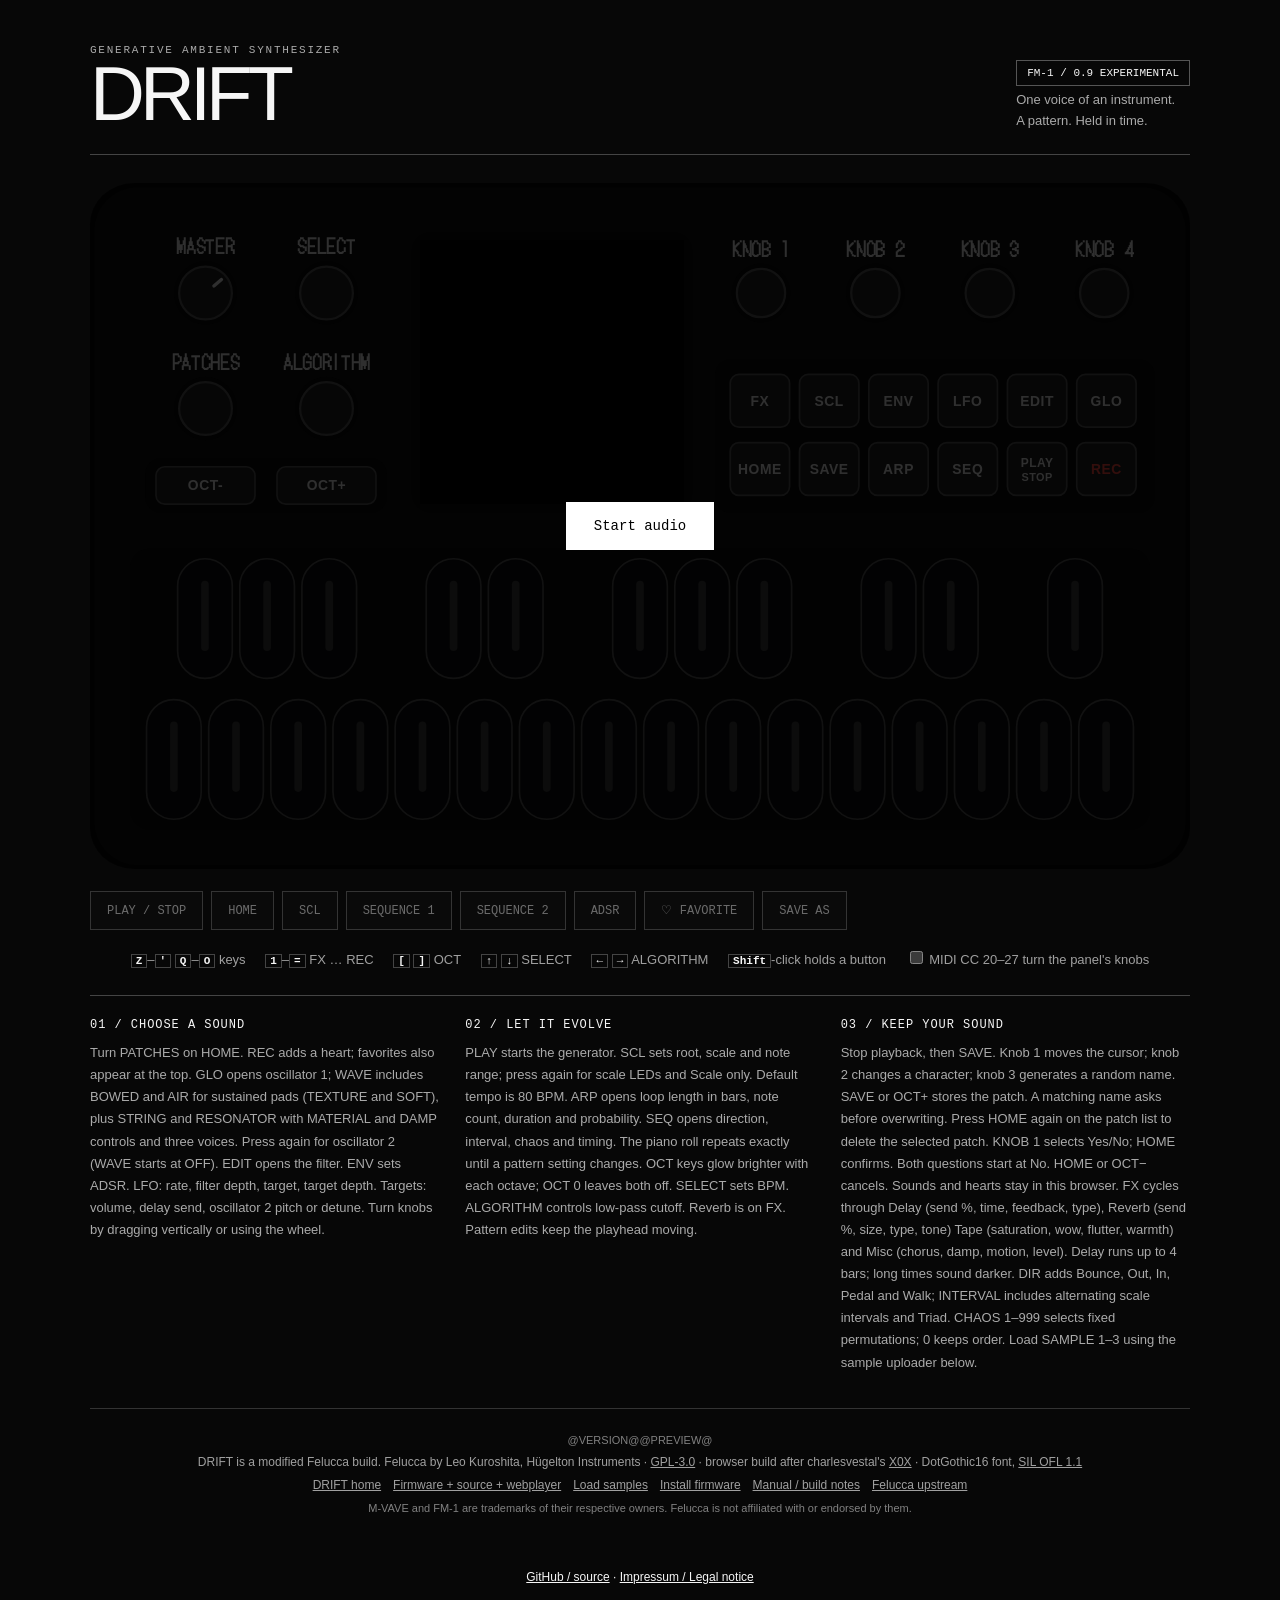
==== commit 08b65e12: "Add sustained breathy pad and drone sources with four patches" ====
--- a/web/emu/index.html
+++ b/web/emu/index.html
@@ -121,7 +121,7 @@
   </select></span>
 </p>
 
-<section class="guide"><div><h2>01 / CHOOSE A SOUND</h2><p>Turn PATCHES on HOME. REC adds a heart; favorites also appear at the top. GLO opens oscillator 1; press again for oscillator 2 (WAVE starts at OFF). EDIT opens the filter. ENV sets ADSR. LFO: rate, filter depth, target, target depth. Targets: volume, delay send, oscillator 2 pitch or detune. Turn knobs by dragging vertically or using the wheel.</p></div><div><h2>02 / LET IT EVOLVE</h2><p>PLAY starts the generator. SCL sets root, scale and note range; press again for scale LEDs and Scale only. Default tempo is 80 BPM. ARP opens loop length in bars, note count, duration and probability. SEQ opens direction, interval, chaos and timing. The piano roll repeats exactly until a pattern setting changes. OCT keys glow brighter with each octave; OCT 0 leaves both off. SELECT sets BPM. ALGORITHM controls low-pass cutoff. Reverb is on FX. Pattern edits keep the playhead moving.</p></div><div><h2>03 / KEEP YOUR SOUND</h2><p>Stop playback, then SAVE. Knob 1 moves the cursor; knob 2 changes a character. SAVE or OCT+ stores the patch. A matching name asks before overwriting. Press HOME again on the patch list to delete the selected patch. KNOB 1 selects Yes/No; HOME confirms. Both questions start at No. HOME or OCT− cancels. Sounds and hearts stay in this browser. FX cycles through Delay (send %, time, feedback, type), Reverb (send %, size, type, tone) and Misc (chorus, damp, motion, level). Delay runs up to 4 bars; long times sound darker. DIR adds Bounce, Out, In, Pedal and Walk; INTERVAL includes alternating scale intervals and Triad. CHAOS 1–999 selects fixed permutations; 0 keeps order. Load SAMPLE 1–3 using the sample uploader below.</p></div></section>
+<section class="guide"><div><h2>01 / CHOOSE A SOUND</h2><p>Turn PATCHES on HOME. REC adds a heart; favorites also appear at the top. GLO opens oscillator 1; WAVE includes BOWED and AIR for sustained pads (TEXTURE and SOFT), plus STRING and RESONATOR with MATERIAL and DAMP controls and three voices. Press again for oscillator 2 (WAVE starts at OFF). EDIT opens the filter. ENV sets ADSR. LFO: rate, filter depth, target, target depth. Targets: volume, delay send, oscillator 2 pitch or detune. Turn knobs by dragging vertically or using the wheel.</p></div><div><h2>02 / LET IT EVOLVE</h2><p>PLAY starts the generator. SCL sets root, scale and note range; press again for scale LEDs and Scale only. Default tempo is 80 BPM. ARP opens loop length in bars, note count, duration and probability. SEQ opens direction, interval, chaos and timing. The piano roll repeats exactly until a pattern setting changes. OCT keys glow brighter with each octave; OCT 0 leaves both off. SELECT sets BPM. ALGORITHM controls low-pass cutoff. Reverb is on FX. Pattern edits keep the playhead moving.</p></div><div><h2>03 / KEEP YOUR SOUND</h2><p>Stop playback, then SAVE. Knob 1 moves the cursor; knob 2 changes a character; knob 3 generates a random name. SAVE or OCT+ stores the patch. A matching name asks before overwriting. Press HOME again on the patch list to delete the selected patch. KNOB 1 selects Yes/No; HOME confirms. Both questions start at No. HOME or OCT− cancels. Sounds and hearts stay in this browser. FX cycles through Delay (send %, time, feedback, type), Reverb (send %, size, type, tone) Tape (saturation, wow, flutter, warmth) and Misc (chorus, damp, motion, level). Delay runs up to 4 bars; long times sound darker. DIR adds Bounce, Out, In, Pedal and Walk; INTERVAL includes alternating scale intervals and Triad. CHAOS 1–999 selects fixed permutations; 0 keeps order. Load SAMPLE 1–3 using the sample uploader below.</p></div></section>
 <footer>
   <small class="version">@VERSION@@PREVIEW@</small><br>
   DRIFT is a modified Felucca build. Felucca by Leo Kuroshita, Hügelton Instruments · <a href="https://www.gnu.org/licenses/gpl-3.0.html">GPL-3.0</a> · browser build after charlesvestal's <a href="https://github.com/charlesvestal/fm1-x0x">X0X</a> · DotGothic16 font, <a href="fonts/OFL.txt">SIL OFL 1.1</a><br>
